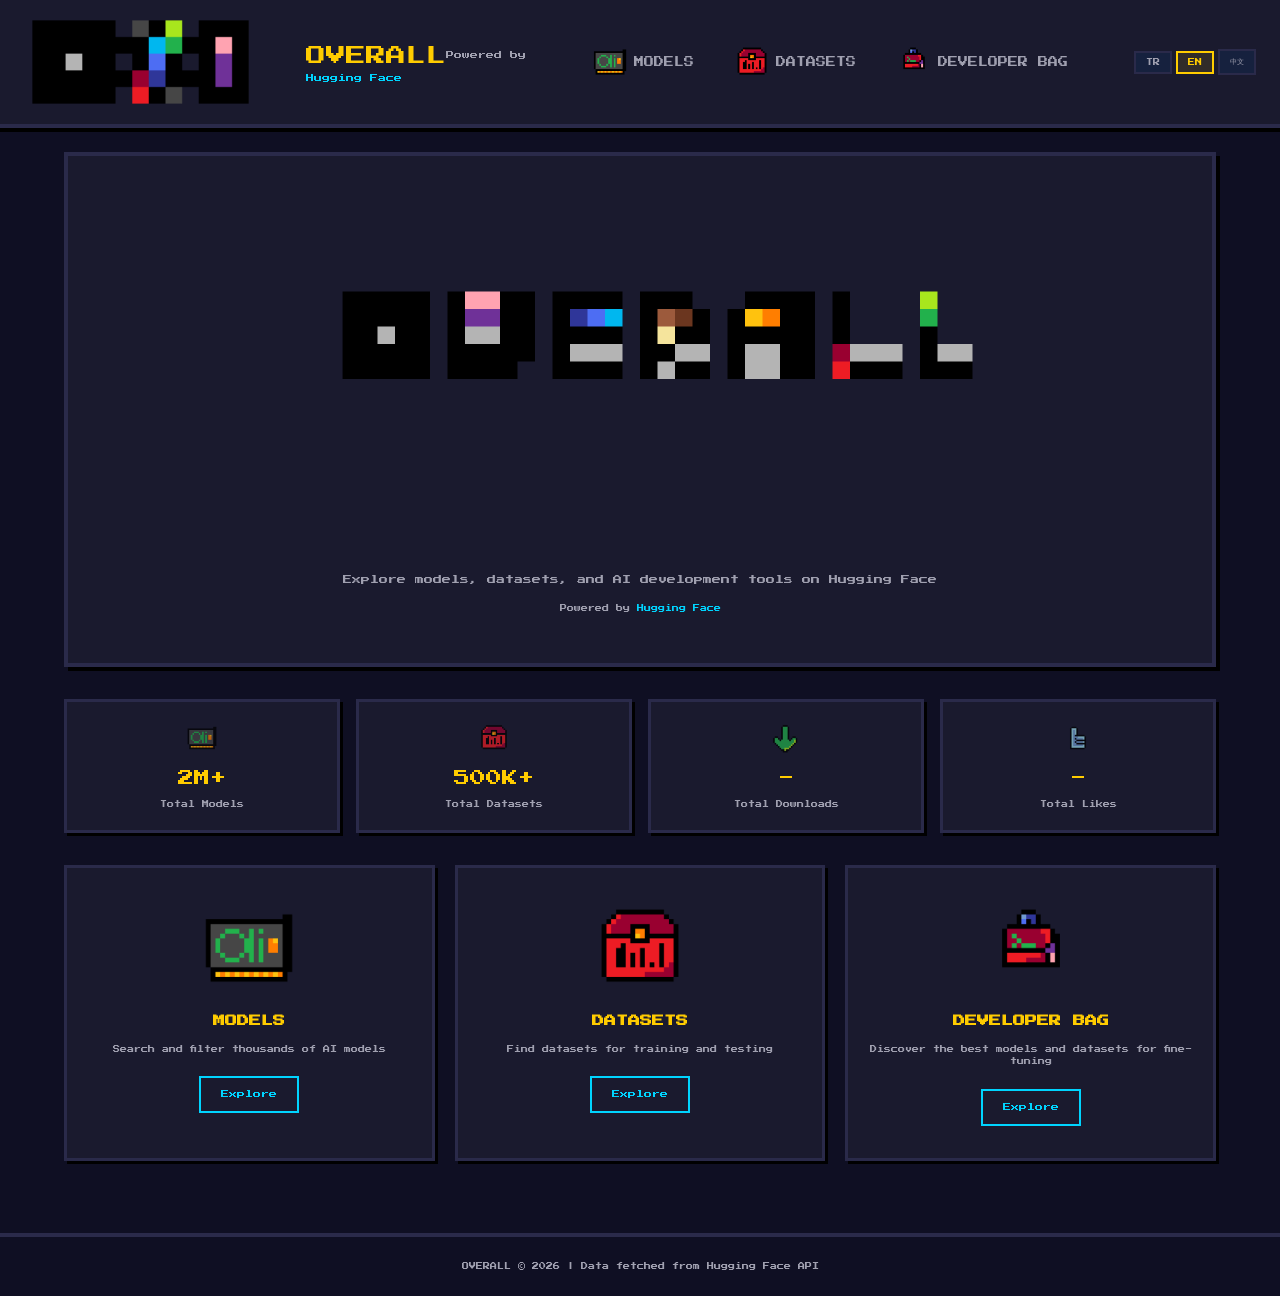
==== index.html @ c93573e0 "Initial commit: Overall - HuggingFace model/dataset explorer with multi-language support" ====
﻿<!DOCTYPE html>
<html lang="en">
<head>
  <meta charset="UTF-8">
  <meta name="viewport" content="width=device-width, initial-scale=1.0">
  <title>Overall</title>
  <link rel="stylesheet" href="css/style.css">
</head>
<body>
  <nav class="navbar">
    <a href="index.html" class="navbar-brand">
      <img src="Logos/Overall_Small_Logo.png" alt="Overall">
      <div class="navbar-brand-text">
        <span>OVERALL</span>
        <small class="navbar-powered">Powered by <a href="https://huggingface.co" target="_blank">Hugging Face</a></small>
      </div>
    </a>
    <div class="navbar-links">
      <a href="models.html"><img src="Icons/Pages/Overall_Models_Icon.png" class="nav-icon"><span data-i18n="nav_models">MODELS</span></a>
      <a href="datasets.html"><img src="Icons/Pages/Overall_Datasets_Icon.png" class="nav-icon"><span data-i18n="nav_datasets">DATASETS</span></a>
      <a href="developer.html"><img src="Icons/Pages/Overall_Developer_Bag_Icon.png" class="nav-icon"><span data-i18n="nav_developer">DEVELOPER BAG</span></a>
    </div>
  </nav>

  <div class="container">
    <div class="hero">
      <img src="Logos/Overall_Long_Logo.png" alt="Overall" class="hero-logo">
      <p class="hero-desc" data-i18n="hero_desc">Hugging Face uzerindeki modelleri, datasetleri ve AI gelistirme araclarini kesfedin</p>
      <p class="hero-powered">Powered by <a href="https://huggingface.co" target="_blank">Hugging Face</a></p>
    </div>

    <div class="stats-bar">
      <div class="stats-card">
        <img src="Icons/Pages/Overall_Models_Icon.png" class="stats-card-icon" alt="Models">
        <span class="stats-card-value" id="stat-models">...</span>
        <span class="stats-card-label" data-i18n="stat_total_models">Toplam Model</span>
      </div>
      <div class="stats-card">
        <img src="Icons/Pages/Overall_Datasets_Icon.png" class="stats-card-icon" alt="Datasets">
        <span class="stats-card-value" id="stat-datasets">...</span>
        <span class="stats-card-label" data-i18n="stat_total_datasets">Toplam Dataset</span>
      </div>
      <div class="stats-card">
        <img src="Icons/Cards/Overall_Total_Dowloading_Icon.png" class="stats-card-icon" alt="Downloads">
        <span class="stats-card-value" id="stat-downloads">...</span>
        <span class="stats-card-label" data-i18n="stat_total_downloads">Toplam Indirme</span>
      </div>
      <div class="stats-card">
        <img src="Icons/Cards/Overall_Total_Likes_Icon.png" class="stats-card-icon" alt="Likes">
        <span class="stats-card-value" id="stat-likes">...</span>
        <span class="stats-card-label" data-i18n="stat_total_likes">Toplam Begeni</span>
      </div>
    </div>

    <div class="home-cards">
      <a href="models.html" class="home-card">
        <img src="Icons/Pages/Overall_Models_Icon.png" class="home-card-icon" alt="Models">
        <h3 data-i18n="nav_models">MODELS</h3>
        <p data-i18n="home_models_desc">Binlerce AI modelini arayin ve filtreleyin</p>
        <span class="home-card-btn" data-i18n="home_explore">Kesfet</span>
      </a>
      <a href="datasets.html" class="home-card">
        <img src="Icons/Pages/Overall_Datasets_Icon.png" class="home-card-icon" alt="Datasets">
        <h3 data-i18n="nav_datasets">DATASETS</h3>
        <p data-i18n="home_datasets_desc">Egitim ve test icin datasetleri bulun</p>
        <span class="home-card-btn" data-i18n="home_explore">Kesfet</span>
      </a>
      <a href="developer.html" class="home-card">
        <img src="Icons/Pages/Overall_Developer_Bag_Icon.png" class="home-card-icon" alt="Developer Bag">
        <h3 data-i18n="nav_developer">DEVELOPER BAG</h3>
        <p data-i18n="home_dev_desc">Fine-tuning icin en iyi model ve datasetleri kesfedin</p>
        <span class="home-card-btn" data-i18n="home_explore">Kesfet</span>
      </a>
    </div>
  </div>

  <footer class="footer" data-i18n-html="footer">
    OVERALL &copy; 2026 | Veriler Hugging Face API ile cekilmektedir
  </footer>

  <script src="js/config.js"></script>
  <script src="js/api.js"></script>
  <script src="js/stats.js"></script>
  <script src="js/i18n.js"></script>
  <script src="js/nav.js"></script>
</body>
</html>
---- css/style.css ----
﻿@import url('https://fonts.googleapis.com/css2?family=Press+Start+2P&display=swap');

:root {
  --bg-primary: #0f0f23;
  --bg-secondary: #1a1a2e;
  --bg-card: #16213e;
  --bg-card-hover: #1a2744;
  --text-primary: #e0e0e0;
  --text-secondary: #a0a0b0;
  --text-accent: #ffcc00;
  --accent-1: #00d4ff;
  --accent-2: #ff6b6b;
  --accent-3: #4ecdc4;
  --accent-4: #a855f7;
  --accent-5: #f97316;
  --border: #2a2a4a;
  --border-accent: #3a3a6a;
  --pixel-shadow: #000000;
  --gold: #ffd700;
  --silver: #c0c0c0;
  --bronze: #cd7f32;
}

* {
  margin: 0;
  padding: 0;
  box-sizing: border-box;
}

body {
  font-family: 'Press Start 2P', monospace;
  background-color: var(--bg-primary);
  color: var(--text-primary);
  min-height: 100vh;
  image-rendering: pixelated;
  line-height: 1.6;
  font-size: 10px;
}

a { color: var(--accent-1); text-decoration: none; }
a:hover { color: var(--text-accent); }

/* NAVBAR */
.navbar {
  background: var(--bg-secondary);
  border-bottom: 4px solid var(--border);
  padding: 12px 24px;
  display: flex;
  align-items: center;
  justify-content: space-between;
  position: sticky;
  top: 0;
  z-index: 100;
  box-shadow: 0 4px 0 var(--pixel-shadow);
}

.navbar-brand {
  display: flex;
  align-items: center;
  gap: 0;
  text-decoration: none;
}

.navbar-brand img {
  height: 100px;
  width: auto;
  image-rendering: auto;
}

.navbar-brand-text {
  display: flex;
  flex-direction: column;
  gap: 0;
}

.navbar-brand span {
  color: var(--text-accent);
  font-size: 20px;
}

.navbar-powered {
  font-size: 8px;
  color: var(--text-secondary);
}

.navbar-powered a {
  color: var(--accent-1);
}

.navbar-links {
  display: flex;
  gap: 4px;
}

.navbar-links a {
  color: var(--text-secondary);
  font-size: 10px;
  padding: 8px 16px;
  border: 2px solid transparent;
  transition: all 0.1s;
  display: flex;
  align-items: center;
  gap: 6px;
}

.nav-icon {
  height: 36px;
  width: 36px;
  object-fit: contain;
  image-rendering: auto;
}

.navbar-links a:hover {
  color: var(--text-accent);
  border-color: var(--border-accent);
  background: var(--bg-card);
}

.navbar-links a.active {
  color: var(--text-accent);
  border-color: var(--text-accent);
  background: rgba(255, 204, 0, 0.1);
}

/* CONTAINER */
.container {
  max-width: 1200px;
  margin: 0 auto;
  padding: 24px;
}

.page-header {
  text-align: center;
  margin-bottom: 32px;
  padding: 24px;
  border: 4px solid var(--border);
  background: var(--bg-secondary);
  box-shadow: 4px 4px 0 var(--pixel-shadow);
}

.page-header h1 {
  font-size: 18px;
  color: var(--text-accent);
  margin-bottom: 8px;
}

.page-header p {
  font-size: 8px;
  color: var(--text-secondary);
}

/* CONTROLS */
.controls {
  display: flex;
  gap: 12px;
  margin-bottom: 24px;
  flex-wrap: wrap;
}

.search-box {
  flex: 1;
  min-width: 250px;
}

.search-box input {
  width: 100%;
  padding: 12px 16px;
  font-family: 'Press Start 2P', monospace;
  font-size: 10px;
  background: var(--bg-card);
  color: var(--text-primary);
  border: 3px solid var(--border);
  outline: none;
}

.search-box input:focus {
  border-color: var(--accent-1);
  box-shadow: 0 0 0 2px rgba(0, 212, 255, 0.2);
}

.search-box input::placeholder {
  color: var(--text-secondary);
}

.filter-group {
  display: flex;
  gap: 8px;
}

.filter-select {
  padding: 12px 16px;
  font-family: 'Press Start 2P', monospace;
  font-size: 8px;
  background: var(--bg-card);
  color: var(--text-primary);
  border: 3px solid var(--border);
  cursor: pointer;
  outline: none;
  appearance: none;
  min-width: 140px;
}

.filter-select:focus {
  border-color: var(--accent-1);
}

.filter-select option {
  background: var(--bg-secondary);
  color: var(--text-primary);
}

/* BUTTONS */
.btn {
  font-family: 'Press Start 2P', monospace;
  font-size: 8px;
  padding: 12px 20px;
  border: 3px solid var(--border);
  background: var(--bg-card);
  color: var(--text-primary);
  cursor: pointer;
  transition: all 0.1s;
  box-shadow: 3px 3px 0 var(--pixel-shadow);
}

.btn:hover {
  background: var(--bg-card-hover);
  transform: translate(1px, 1px);
  box-shadow: 2px 2px 0 var(--pixel-shadow);
}

/* LEADERBOARD */
.leaderboard {
  border: 4px solid var(--border);
  background: var(--bg-secondary);
  box-shadow: 4px 4px 0 var(--pixel-shadow);
  overflow: hidden;
}

.leaderboard-header {
  display: grid;
  grid-template-columns: 60px 1fr 120px 120px 120px 100px;
  padding: 12px 16px;
  background: var(--bg-card);
  border-bottom: 4px solid var(--border);
  font-size: 8px;
  color: var(--text-secondary);
  gap: 8px;
  align-items: center;
}

.leaderboard-row {
  display: grid;
  grid-template-columns: 60px 1fr 120px 120px 120px 100px;
  padding: 12px 16px;
  border-bottom: 2px solid var(--border);
  font-size: 9px;
  gap: 8px;
  align-items: center;
  transition: background 0.1s;
}

.leaderboard-row:hover {
  background: var(--bg-card-hover);
}

.leaderboard-row:last-child {
  border-bottom: none;
}

/* RANKS */
.rank {
  font-size: 12px;
  font-weight: bold;
  text-align: center;
  width: 40px;
  height: 40px;
  display: flex;
  align-items: center;
  justify-content: center;
  border: 3px solid;
}

.rank-1 { color: var(--gold); border-color: var(--gold); background: rgba(255, 215, 0, 0.15); font-size: 14px; }
.rank-2 { color: var(--silver); border-color: var(--silver); background: rgba(192, 192, 192, 0.15); font-size: 14px; }
.rank-3 { color: var(--bronze); border-color: var(--bronze); background: rgba(205, 127, 50, 0.15); font-size: 14px; }
.rank-other { color: var(--text-secondary); border-color: var(--border); }

/* ITEM INFO */
.item-info {
  display: flex;
  flex-direction: column;
  gap: 4px;
  min-width: 0;
}

.item-name {
  font-size: 10px;
  color: var(--accent-1);
  overflow: hidden;
  text-overflow: ellipsis;
  white-space: nowrap;
}

.item-name:hover { color: var(--text-accent); }

.item-author {
  font-size: 7px;
  color: var(--text-secondary);
}

.item-task {
  font-size: 7px;
  padding: 3px 8px;
  background: var(--bg-card);
  border: 2px solid var(--border);
  color: var(--accent-3);
  display: inline-block;
  white-space: nowrap;
}

/* STATS */
.stat { text-align: right; }
.stat-value { font-size: 10px; color: var(--text-primary); }
.stat-label { font-size: 6px; color: var(--text-secondary); display: block; margin-top: 2px; }
.stat-downloads { color: var(--accent-3); }
.stat-likes { color: var(--accent-2); }

/* CARDS */
.cards-grid {
  display: grid;
  grid-template-columns: repeat(auto-fill, minmax(320px, 1fr));
  gap: 16px;
  margin-bottom: 24px;
}

.card {
  background: var(--bg-secondary);
  border: 3px solid var(--border);
  padding: 16px;
  box-shadow: 3px 3px 0 var(--pixel-shadow);
  transition: all 0.1s;
}

.card:hover {
  border-color: var(--accent-1);
  transform: translate(1px, 1px);
  box-shadow: 2px 2px 0 var(--pixel-shadow);
}

.card-header {
  display: flex;
  justify-content: space-between;
  align-items: flex-start;
  margin-bottom: 12px;
  gap: 8px;
}

.card-title {
  font-size: 10px;
  color: var(--accent-1);
  word-break: break-all;
}

.card-badges {
  display: flex;
  gap: 6px;
  flex-wrap: wrap;
  margin-bottom: 12px;
}

.badge {
  font-family: 'Press Start 2P', monospace;
  font-size: 6px;
  padding: 4px 8px;
  border: 2px solid;
  display: inline-block;
}

.badge-task { color: var(--accent-3); border-color: var(--accent-3); background: rgba(78, 205, 196, 0.1); }
.badge-library { color: var(--accent-4); border-color: var(--accent-4); background: rgba(168, 85, 247, 0.1); }

.card-stats {
  display: flex;
  gap: 16px;
  font-size: 8px;
}

.card-stat {
  display: flex;
  align-items: center;
  gap: 4px;
}

/* PAGINATION */
.pagination {
  display: flex;
  justify-content: center;
  gap: 8px;
  margin-top: 24px;
  padding: 16px;
}

.pagination button {
  font-family: 'Press Start 2P', monospace;
  font-size: 8px;
  padding: 8px 14px;
  background: var(--bg-card);
  color: var(--text-primary);
  border: 2px solid var(--border);
  cursor: pointer;
  box-shadow: 2px 2px 0 var(--pixel-shadow);
}

.pagination button:hover {
  background: var(--bg-card-hover);
  border-color: var(--accent-1);
}

.pagination button:disabled {
  opacity: 0.4;
  cursor: not-allowed;
}

/* LOADING */
.loading {
  text-align: center;
  padding: 60px;
  color: var(--text-secondary);
  font-size: 10px;
}

.loading::after {
  content: '';
  animation: dots 1.5s steps(4, end) infinite;
}

@keyframes dots {
  0%, 20% { content: ''; }
  40% { content: '.'; }
  60% { content: '..'; }
  80%, 100% { content: '...'; }
}

.loading-spinner {
  display: inline-block;
  width: 16px;
  height: 16px;
  border: 3px solid var(--border);
  border-top-color: var(--accent-1);
  animation: spin 0.8s steps(8) infinite;
  margin-right: 8px;
  vertical-align: middle;
}

@keyframes spin {
  to { transform: rotate(360deg); }
}

/* ERROR & EMPTY */
.error {
  text-align: center;
  padding: 40px;
  color: var(--accent-2);
  border: 3px solid var(--accent-2);
  background: rgba(239, 68, 68, 0.1);
  font-size: 9px;
}

.error::before { content: '⚠ '; }

.empty {
  text-align: center;
  padding: 60px;
  color: var(--text-secondary);
  font-size: 9px;
  border: 3px dashed var(--border);
}

/* FOOTER */
.footer {
  text-align: center;
  padding: 24px;
  border-top: 4px solid var(--border);
  margin-top: 48px;
  font-size: 7px;
  color: var(--text-secondary);
}

/* SCROLLBAR */
::-webkit-scrollbar { width: 8px; height: 8px; }
::-webkit-scrollbar-track { background: var(--bg-primary); }
::-webkit-scrollbar-thumb { background: var(--border-accent); border: 2px solid var(--bg-primary); }
::-webkit-scrollbar-thumb:hover { background: var(--accent-1); }

/* LANGUAGE SELECTOR */
.lang-selector {
  display: flex;
  gap: 4px;
  align-items: center;
}

.lang-btn {
  font-family: 'Press Start 2P', monospace;
  font-size: 7px;
  padding: 6px 10px;
  background: var(--bg-card);
  color: var(--text-secondary);
  border: 2px solid var(--border);
  cursor: pointer;
  transition: all 0.1s;
}

.lang-btn:hover {
  color: var(--text-accent);
  border-color: var(--border-accent);
}

.lang-btn.active {
  color: var(--text-accent);
  border-color: var(--text-accent);
  background: rgba(255, 204, 0, 0.1);
}

/* SECTION TITLES */
.section-title {
  font-size: 12px;
  color: var(--text-accent);
  margin: 24px 0 16px 0;
  padding-bottom: 8px;
  border-bottom: 3px solid var(--border);
}

/* RANKING */
.rank-section {
  margin-bottom: 8px;
}

.ranking-list {
  border: 3px solid var(--border);
  background: var(--bg-secondary);
  box-shadow: 3px 3px 0 var(--pixel-shadow);
  overflow: hidden;
}

.ranking-row {
  display: flex;
  align-items: center;
  gap: 16px;
  padding: 12px 16px;
  border-bottom: 2px solid var(--border);
  transition: background 0.1s;
}

.ranking-row:last-child {
  border-bottom: none;
}

.ranking-row:hover {
  background: var(--bg-card-hover);
}

.ranking-info {
  flex: 1;
  display: flex;
  flex-direction: column;
  gap: 4px;
  min-width: 0;
}

.ranking-name {
  font-size: 10px;
  color: var(--accent-1);
  overflow: hidden;
  text-overflow: ellipsis;
  white-space: nowrap;
}

.ranking-name:hover {
  color: var(--text-accent);
}

.ranking-stats {
  display: flex;
  gap: 16px;
  flex-shrink: 0;
}

/* HERO */
.hero {
  text-align: center;
  padding: 48px 24px;
  margin-bottom: 32px;
  border: 4px solid var(--border);
  background: var(--bg-secondary);
  box-shadow: 4px 4px 0 var(--pixel-shadow);
}

.hero-logo {
  max-width: 700px;
  width: 100%;
  height: auto;
  image-rendering: auto;
  margin-bottom: 16px;
}

.hero-desc {
  font-size: 9px;
  color: var(--text-secondary);
  max-width: 600px;
  margin: 0 auto;
}

.hero-powered {
  font-size: 7px;
  color: var(--text-secondary);
  margin-top: 16px;
}

.hero-powered a {
  color: var(--accent-1);
}

/* STATS BAR */
.stats-bar {
  display: grid;
  grid-template-columns: repeat(4, 1fr);
  gap: 16px;
  margin-bottom: 32px;
}

.stats-card {
  display: flex;
  flex-direction: column;
  align-items: center;
  text-align: center;
  padding: 20px 12px;
  background: var(--bg-secondary);
  border: 3px solid var(--border);
  box-shadow: 3px 3px 0 var(--pixel-shadow);
}

.stats-card-icon {
  height: 32px;
  width: 32px;
  object-fit: contain;
  image-rendering: auto;
  margin-bottom: 12px;
  opacity: 0.7;
}

.stats-card-value {
  font-size: 16px;
  color: var(--text-accent);
  margin-bottom: 8px;
}

.stats-card-label {
  font-size: 7px;
  color: var(--text-secondary);
}

/* HOME CARDS */
.home-cards {
  display: grid;
  grid-template-columns: repeat(3, 1fr);
  gap: 20px;
}

.home-card {
  display: flex;
  flex-direction: column;
  align-items: center;
  text-align: center;
  padding: 32px 20px;
  background: var(--bg-secondary);
  border: 3px solid var(--border);
  box-shadow: 3px 3px 0 var(--pixel-shadow);
  transition: all 0.1s;
  text-decoration: none;
  color: var(--text-primary);
}

.home-card:hover {
  border-color: var(--accent-1);
  transform: translate(1px, 1px);
  box-shadow: 2px 2px 0 var(--pixel-shadow);
}

.home-card-icon {
  height: 96px;
  width: 96px;
  object-fit: contain;
  image-rendering: auto;
  margin-bottom: 16px;
}

.home-card h3 {
  font-size: 12px;
  color: var(--text-accent);
  margin-bottom: 12px;
}

.home-card p {
  font-size: 7px;
  color: var(--text-secondary);
  margin-bottom: 20px;
  line-height: 1.8;
}

.home-card-btn {
  font-family: 'Press Start 2P', monospace;
  font-size: 8px;
  padding: 10px 20px;
  border: 2px solid var(--accent-1);
  color: var(--accent-1);
  background: transparent;
  transition: all 0.1s;
}

.home-card:hover .home-card-btn {
  background: var(--accent-1);
  color: var(--bg-primary);
}

/* RESPONSIVE */
@media (max-width: 768px) {
  .navbar { flex-direction: column; gap: 12px; }
  .navbar-links { flex-wrap: wrap; justify-content: center; }
  .home-cards { grid-template-columns: 1fr; }
  .stats-bar { grid-template-columns: repeat(2, 1fr); }
  .hero-logo { max-width: 280px; }
  .cards-grid { grid-template-columns: 1fr; }
  .controls { flex-direction: column; }
  .filter-group { flex-wrap: wrap; }
}
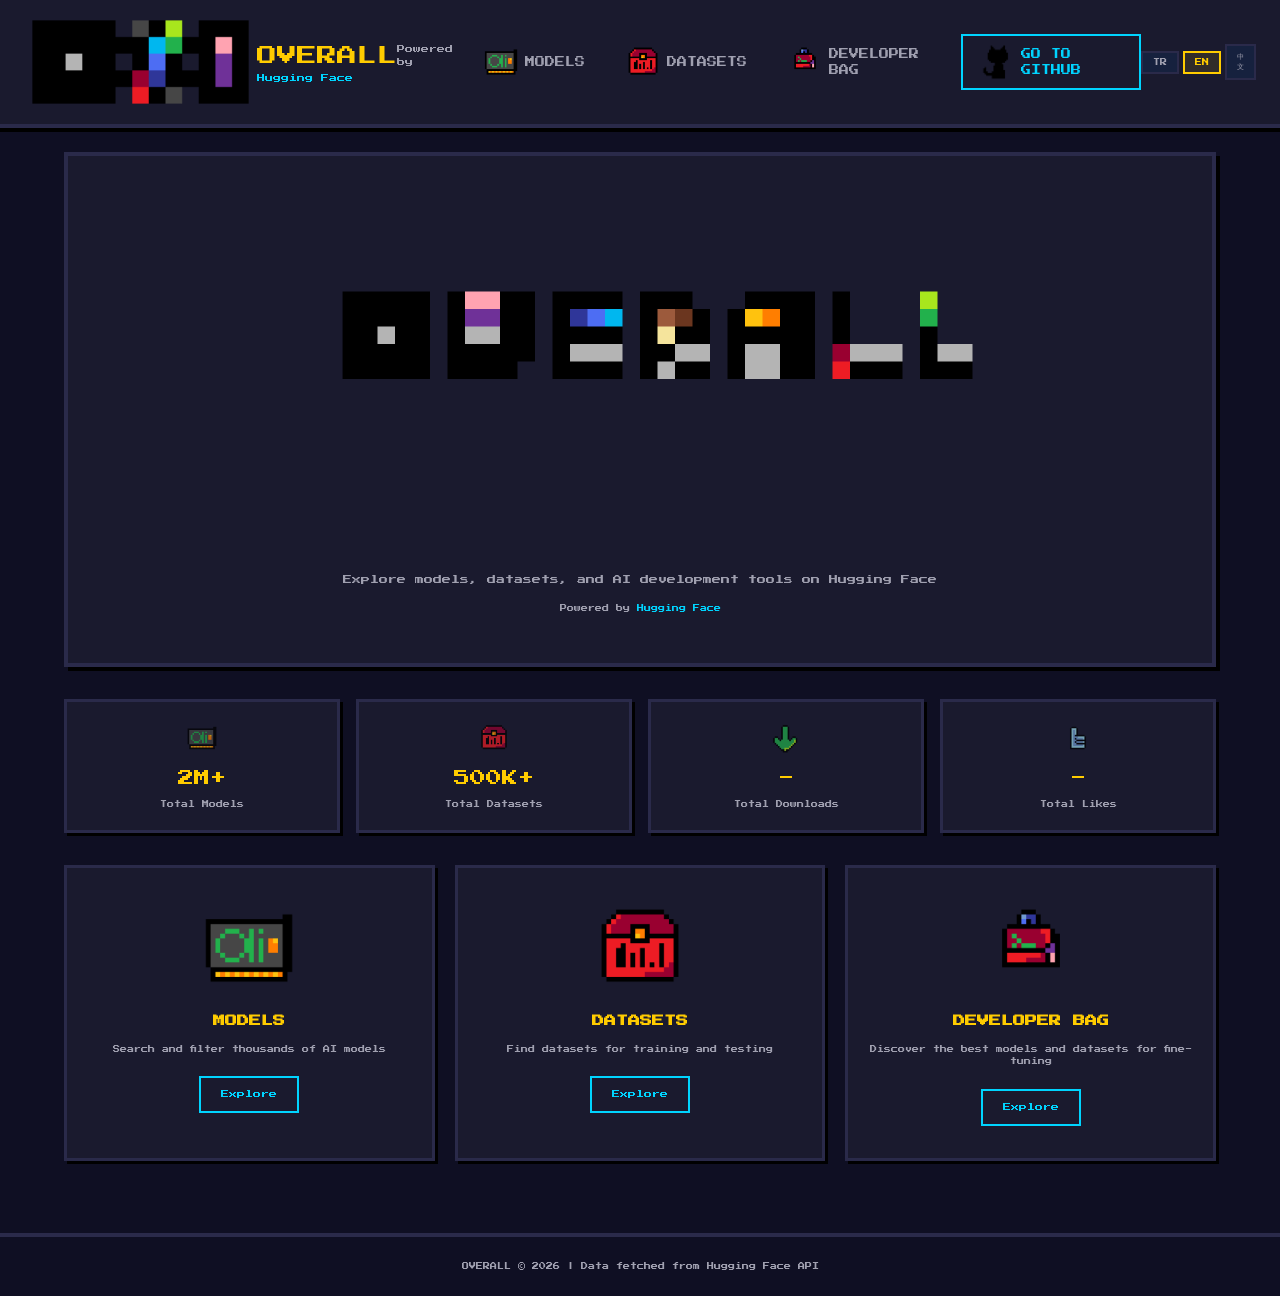
==== commit 87f6410a: "Add GitHub repo button to navbar across all pages" ====
--- a/index.html
+++ b/index.html
@@ -4,6 +4,7 @@
   <meta charset="UTF-8">
   <meta name="viewport" content="width=device-width, initial-scale=1.0">
   <title>Overall</title>
+  <link rel="icon" type="image/png" href="Logos/Overall_Small_Logo.png">
   <link rel="stylesheet" href="css/style.css">
 </head>
 <body>
@@ -19,6 +20,7 @@
       <a href="models.html"><img src="Icons/Pages/Overall_Models_Icon.png" class="nav-icon"><span data-i18n="nav_models">MODELS</span></a>
       <a href="datasets.html"><img src="Icons/Pages/Overall_Datasets_Icon.png" class="nav-icon"><span data-i18n="nav_datasets">DATASETS</span></a>
       <a href="developer.html"><img src="Icons/Pages/Overall_Developer_Bag_Icon.png" class="nav-icon"><span data-i18n="nav_developer">DEVELOPER BAG</span></a>
+      <a href="https://github.com/articipate/Overall" target="_blank" class="nav-github-btn"><img src="Icons/Pages/Overall_GitHub_Icon.png" class="nav-icon"><span>GO TO GITHUB</span></a>
     </div>
   </nav>
 
--- a/css/style.css
+++ b/css/style.css
@@ -122,6 +122,17 @@
   background: rgba(255, 204, 0, 0.1);
 }
 
+.nav-github-btn {
+  border-color: var(--accent-1) !important;
+  color: var(--accent-1) !important;
+}
+
+.nav-github-btn:hover {
+  background: var(--accent-1) !important;
+  color: var(--bg-primary) !important;
+  border-color: var(--accent-1) !important;
+}
+
 /* CONTAINER */
 .container {
   max-width: 1200px;
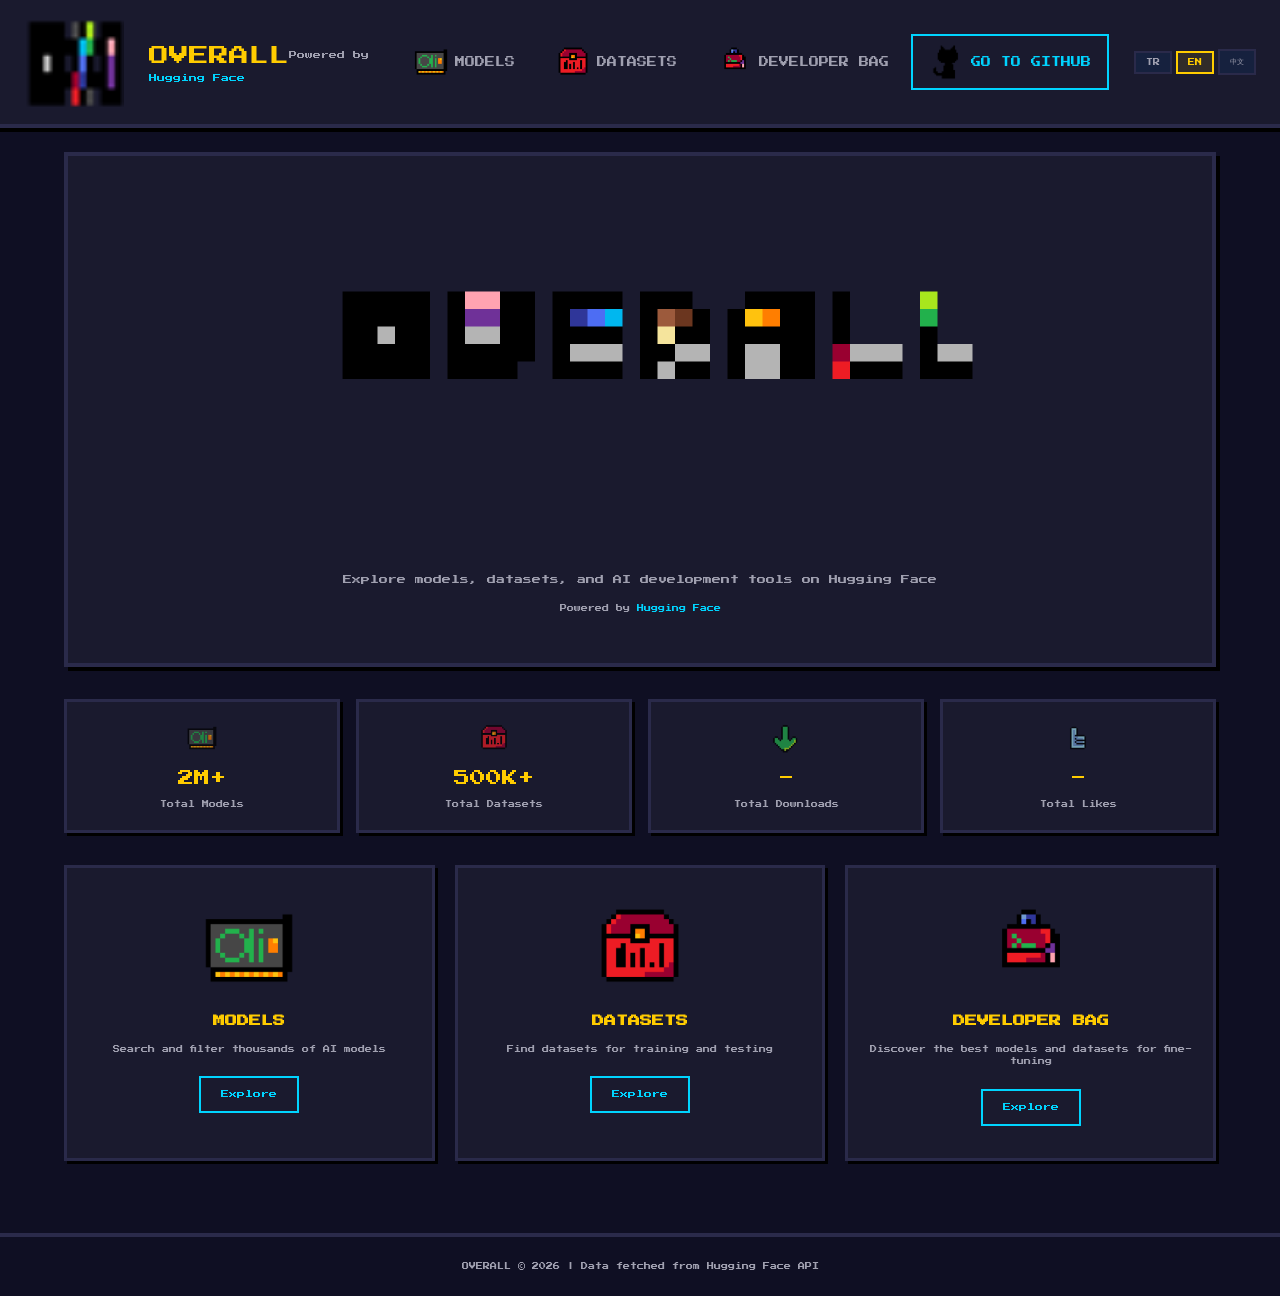
==== commit bf1b5650: "Fix favicon: resize to 32x32 and add sizes attribute" ====
--- a/index.html
+++ b/index.html
@@ -4,7 +4,7 @@
   <meta charset="UTF-8">
   <meta name="viewport" content="width=device-width, initial-scale=1.0">
   <title>Overall</title>
-  <link rel="icon" type="image/png" href="Logos/Overall_Small_Logo.png">
+  <link rel="icon" type="image/png" sizes="32x32" href="Logos/Overall_Small_Logo.png">
   <link rel="stylesheet" href="css/style.css">
 </head>
 <body>
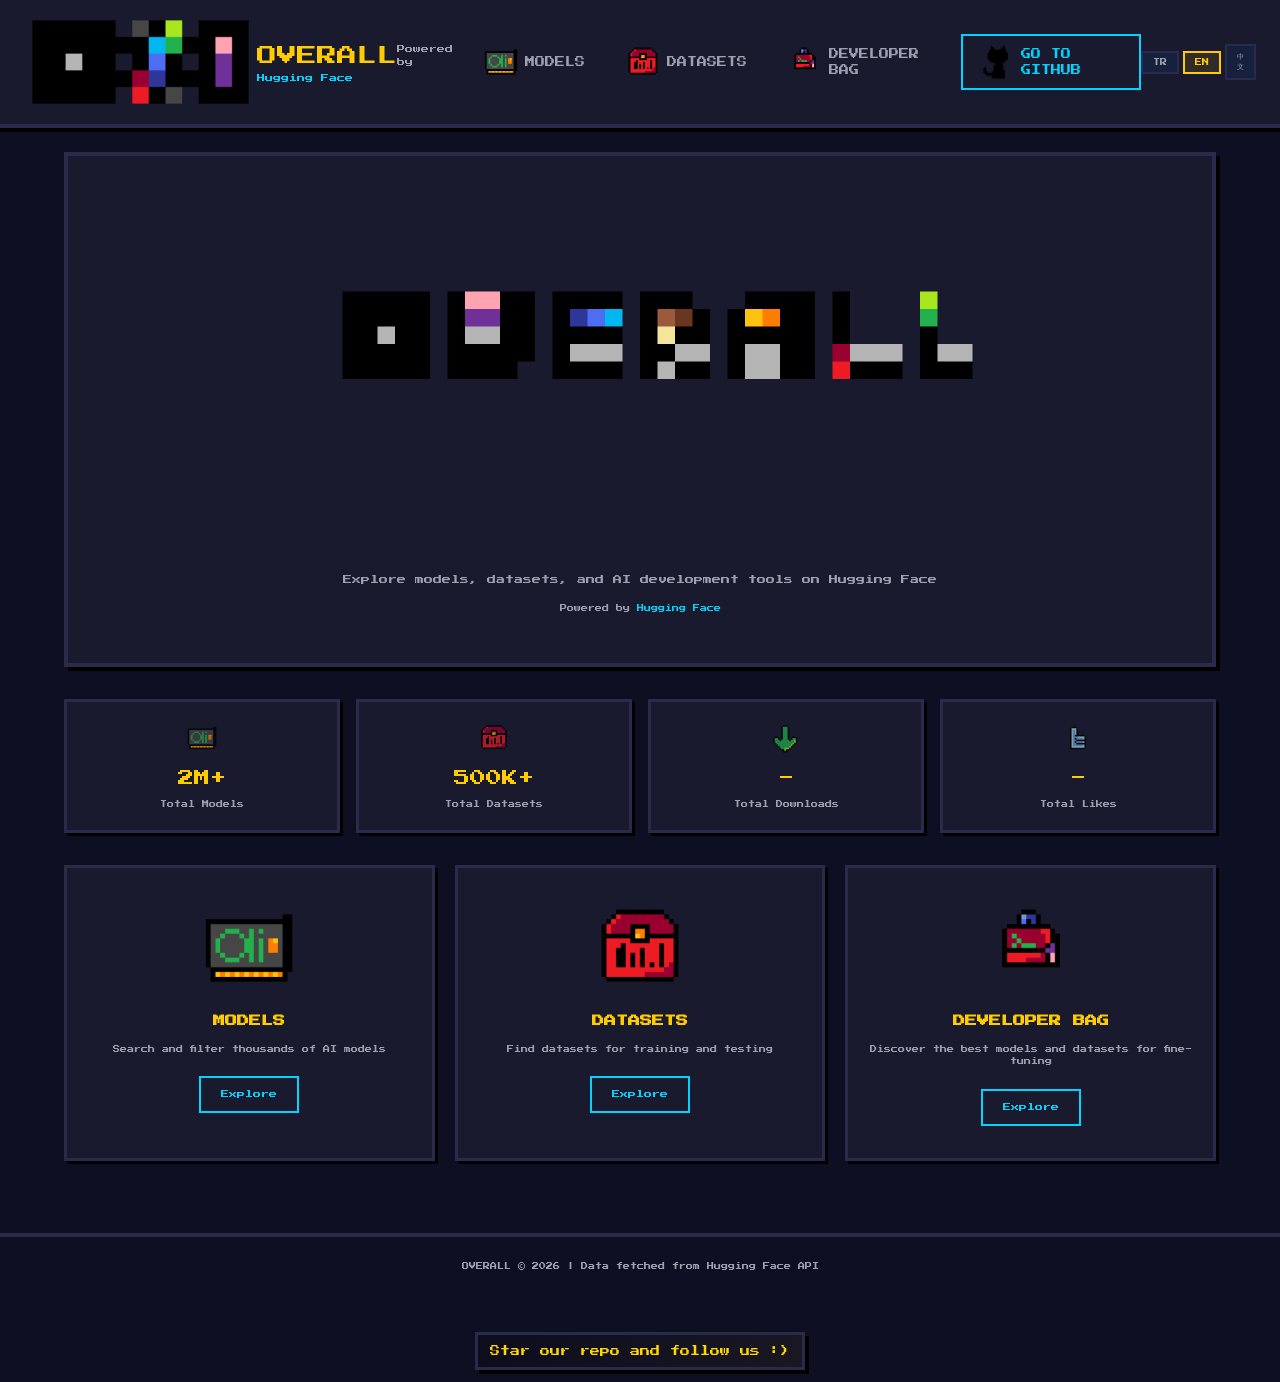
==== commit 16e00480: "Add temporary pixel-art footer and Token.env.example Co-authored-by: Copilot App <223556219+Copilot@" ====
--- a/index.html
+++ b/index.html
@@ -85,5 +85,8 @@
   <script src="js/stats.js"></script>
   <script src="js/i18n.js"></script>
   <script src="js/nav.js"></script>
+  <footer class="pixel-footer">
+    <a href="https://github.com/articipate/Overall" target="_blank">Star our repo and follow us :)</a>
+  </footer>
 </body>
 </html>
--- a/css/style.css
+++ b/css/style.css
@@ -744,3 +744,35 @@
   .controls { flex-direction: column; }
   .filter-group { flex-wrap: wrap; }
 }
+
+/* TEMP PIXEL-ART FOOTER */
+.pixel-footer {
+  text-align: center;
+  padding: 12px 0;
+  margin-top: 24px;
+  font-family: 'Press Start 2P', monospace;
+  font-size: 10px;
+  background: transparent;
+  color: var(--gold);
+}
+.pixel-footer a {
+  color: var(--gold);
+  text-decoration: none;
+  display: inline-block;
+  padding: 8px 12px;
+  border: 3px solid var(--border);
+  background: linear-gradient(90deg, rgba(0,0,0,0.15), rgba(255,215,0,0.04));
+  box-shadow: 4px 4px 0 var(--pixel-shadow);
+  image-rendering: pixelated;
+  transition: transform 0.08s;
+}
+.pixel-footer a:hover {
+  transform: translate(2px, 2px);
+  box-shadow: 2px 2px 0 var(--pixel-shadow);
+  color: var(--bg-primary);
+  background: var(--gold);
+  text-shadow: none;
+}
+@media (max-width: 480px) {
+  .pixel-footer { font-size: 9px; padding: 10px 0; }
+}
